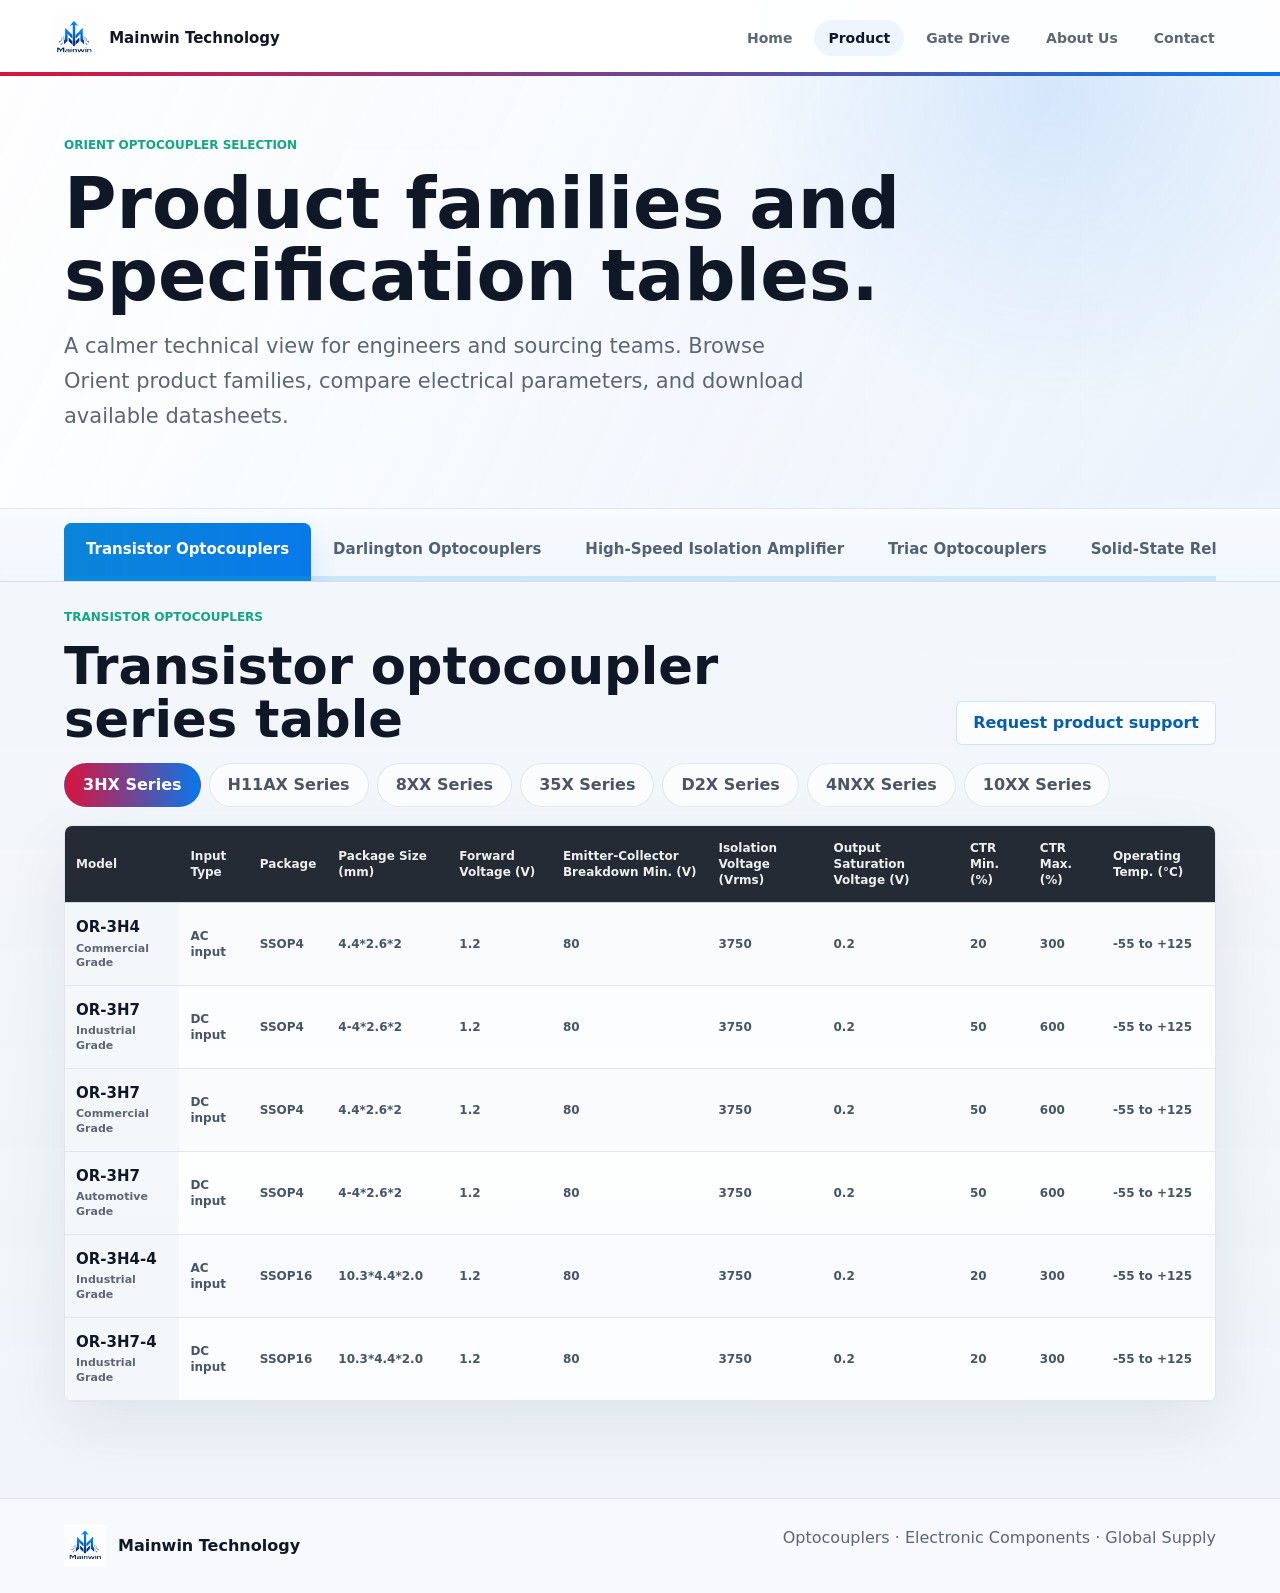
==== products.html @ 348b652d "Update product tables and datasheets" ====
<!doctype html>
<html lang="en">
  <head>
    <meta charset="UTF-8" />
    <meta name="viewport" content="width=device-width, initial-scale=1.0" />
    <title>Orient Optocoupler Product Table | Mainwin Technology</title>
    <meta
      name="description"
      content="Mainwin Technology product table for Orient optocoupler series, including transistor output optocouplers, Darlington optocouplers, triac optocouplers, SSR optocouplers, IGBT gate drivers, Schmitt triggers, IPM interface optocouplers, and photovoltaic output optocouplers."
    />
    <link rel="stylesheet" href="styles.css?v=20260627-product-menu-local" />
  </head>
  <body>
    <header class="site-header" aria-label="Main navigation">
      <a class="brand" href="index.html#home" aria-label="Mainwin Technology home">
        <img src="assets/mainwin-logo.png" alt="Mainwin logo" />
        <span>Mainwin Technology</span>
      </a>
      <button class="menu-toggle" type="button" aria-label="Open menu" aria-expanded="false">
        <span></span>
        <span></span>
      </button>
      <nav class="nav-links">
        <a href="index.html#home">Home</a>
        <a class="active" href="products.html">Product</a>
        <a href="gate-drive-optocouplers.html">Gate Drive</a>
        <a href="index.html#about">About Us</a>
        <a href="index.html#contact">Contact</a>
      </nav>
    </header>

    <main class="product-page">
      <section class="product-page-hero">
        <div>
          <p class="eyebrow">Orient optocoupler selection</p>
          <h1>Product families and specification tables.</h1>
          <p class="lead">
            A calmer technical view for engineers and sourcing teams. Browse Orient product
            families, compare electrical parameters, and download available datasheets.
          </p>
        </div>
      </section>

      <section class="product-family-switcher" aria-label="Orient optocoupler product lines">
        <div class="product-family-tabs">
          <button class="active" type="button" data-family-tab="transistor">Transistor Optocouplers</button>
          <button type="button" data-family-tab="darlington">Darlington Optocouplers</button>
          <button type="button" data-family-tab="high-speed">High-Speed Isolation Amplifier</button>
          <button type="button" data-family-tab="triac">Triac Optocouplers</button>
          <button type="button" data-family-tab="ssr">Solid-State Relay SSR</button>
          <button type="button" data-family-tab="igbt">IGBT Isolation Drivers</button>
          <button type="button" data-family-tab="schmitt">Schmitt Trigger Optocouplers</button>
          <button type="button" data-family-tab="ipm">IPM Gate Driver Interface</button>
          <button type="button" data-family-tab="photovoltaic">Photovoltaic Output</button>
        </div>
      </section>

      <section class="catalog-layout" id="transistor" data-family-section="transistor" aria-label="Product catalog">
        <div class="product-table-area">
          <div class="table-toolbar">
            <div>
              <p class="eyebrow">Transistor optocouplers</p>
              <h2>Transistor optocoupler series table</h2>
            </div>
            <a class="table-inquiry-link" href="index.html#contact">Request product support</a>
          </div>

          <div class="series-tabs" aria-label="Transistor optocoupler series">
            <button class="active" type="button" data-series-tab="3hx">3HX Series</button>
            <button type="button" data-series-tab="h11ax">H11AX Series</button>
            <button type="button" data-series-tab="8xx">8XX Series</button>
            <button type="button" data-series-tab="35x">35X Series</button>
            <button type="button" data-series-tab="d2x">D2X Series</button>
            <button type="button" data-series-tab="4nxx">4NXX Series</button>
            <button type="button" data-series-tab="10xx">10XX Series</button>
          </div>

          <div class="spec-table-card">
            <table class="spec-table">
              <thead>
                <tr>
                  <th>Model</th>
                  <th>Input Type</th>
                  <th>Package</th>
                  <th>Package Size (mm)</th>
                  <th>Forward Voltage (V)</th>
                  <th>Emitter-Collector Breakdown Min. (V)</th>
                  <th>Isolation Voltage (Vrms)</th>
                  <th>Output Saturation Voltage (V)</th>
                  <th>CTR Min. (%)</th>
                  <th>CTR Max. (%)</th>
                  <th>Operating Temp. (°C)</th>
                  <th>Download</th>
                </tr>
              </thead>
              <tbody data-series-table-body></tbody>
            </table>
          </div>
        </div>
      </section>

      <section class="catalog-layout" id="darlington" data-family-section="darlington" aria-label="Darlington optocoupler catalog" hidden>
        <div class="product-table-area">
          <div class="table-toolbar">
            <div>
              <p class="eyebrow">Darlington optocouplers</p>
              <h2>Darlington optocoupler series table</h2>
            </div>
            <a class="table-inquiry-link" href="index.html#contact">Request product support</a>
          </div>

          <div class="spec-table-card">
            <table class="spec-table">
              <thead>
                <tr>
                  <th>Model</th>
                  <th>Input Type</th>
                  <th>Package</th>
                  <th>Package Size (mm)</th>
                  <th>Forward Voltage (V)</th>
                  <th>Emitter-Collector Breakdown Min. (V)</th>
                  <th>Isolation Voltage (Vrms)</th>
                  <th>Output Saturation Voltage (V)</th>
                  <th>CTR Min. (%)</th>
                  <th>CTR Max. (%)</th>
                  <th>Operating Temp. (°C)</th>
                  <th>Download</th>
                </tr>
              </thead>
              <tbody data-darlington-table-body></tbody>
            </table>
          </div>
        </div>
      </section>

      <section class="catalog-layout" id="high-speed" data-family-section="high-speed" aria-label="High-speed isolation amplifier catalog" hidden>
        <div class="product-table-area">
          <div class="table-toolbar">
            <div>
              <p class="eyebrow">High-speed isolation amplifier optocouplers</p>
              <h2>High-speed isolation amplifier table</h2>
            </div>
            <a class="table-inquiry-link" href="index.html#contact">Request product support</a>
          </div>

          <div class="series-tabs" aria-label="High-speed isolation amplifier series">
            <button class="active" type="button" data-high-speed-tab="6n13x">6N13X Series</button>
            <button type="button" data-high-speed-tab="25xx26xx">25XX / 26XX Series</button>
            <button type="button" data-high-speed-tab="0xxx">0XXX Series</button>
            <button type="button" data-high-speed-tab="x0l-x01">X0L / X01 Series</button>
            <button type="button" data-high-speed-tab="or-h61l">OR-H61L</button>
          </div>

          <div class="spec-table-card">
            <table class="spec-table high-speed-table">
              <thead>
                <tr>
                  <th>Model</th>
                  <th>Package</th>
                  <th>Package Size (mm)</th>
                  <th>Supply Voltage (V)</th>
                  <th>tPHL / tPLH (ns)</th>
                  <th>Isolation Voltage (Vrms)</th>
                  <th>Common Mode Rejection (kV/us)</th>
                  <th>Collector Output Current (mA)</th>
                  <th>CTR Min. (%)</th>
                  <th>CTR Max. (%)</th>
                  <th>Operating Temp. (°C)</th>
                  <th>Download</th>
                </tr>
              </thead>
              <tbody data-high-speed-table-body></tbody>
            </table>
          </div>
        </div>
      </section>

      <section class="catalog-layout" id="triac" data-family-section="triac" aria-label="Triac optocoupler catalog" hidden>
        <div class="product-table-area">
          <div class="table-toolbar">
            <div>
              <p class="eyebrow">Triac optocouplers</p>
              <h2>Triac optocoupler series table</h2>
            </div>
            <a class="table-inquiry-link" href="index.html#contact">Request product support</a>
          </div>

          <div class="series-tabs" aria-label="Triac optocoupler series">
            <button class="active" type="button" data-triac-tab="moc30xx">MOC30XX Series</button>
            <button type="button" data-triac-tab="m30xx">M30XX Series</button>
            <button type="button" data-triac-tab="x233-x213">X233 / X213 Series</button>
            <button type="button" data-triac-tab="t30xx">T30XX Series</button>
          </div>

          <div class="spec-table-card">
            <table class="spec-table triac-table">
              <thead>
                <tr>
                  <th>Model</th>
                  <th>Package</th>
                  <th>Package Size (mm)</th>
                  <th>Peak On-State Voltage VTM (V)</th>
                  <th>VINH (V)</th>
                  <th>Repetitive Peak Off-State Voltage VDRM (V)</th>
                  <th>Isolation Voltage (Vrms)</th>
                  <th>Input Max Forward Voltage / ITSM</th>
                  <th>Trigger Current (mA)</th>
                  <th>IT(rms) / Storage Temp.</th>
                  <th>Operating Temp. (°C)</th>
                  <th>Download</th>
                </tr>
              </thead>
              <tbody data-triac-table-body></tbody>
            </table>
          </div>
        </div>
      </section>

      <section class="catalog-layout" id="ssr" data-family-section="ssr" aria-label="Solid-state relay SSR optocoupler catalog" hidden>
        <div class="product-table-area">
          <div class="table-toolbar">
            <div>
              <p class="eyebrow">Solid-state relay SSR optocouplers</p>
              <h2>SSR optocoupler series table</h2>
            </div>
            <a class="table-inquiry-link" href="index.html#contact">Request product support</a>
          </div>

          <div class="series-tabs" aria-label="Solid-state relay SSR optocoupler series">
            <button class="active" type="button" data-ssr-tab="4xx">4XX Series</button>
            <button type="button" data-ssr-tab="m4x0a">M4X0A Series</button>
            <button type="button" data-ssr-tab="6xxa">6XXA</button>
            <button type="button" data-ssr-tab="5211">5211</button>
            <button type="button" data-ssr-tab="601jx">601JX Series</button>
            <button type="button" data-ssr-tab="8xxa">8XXA</button>
            <button type="button" data-ssr-tab="aqv25x">AQV25X</button>
          </div>

          <div class="spec-table-card">
            <table class="spec-table ssr-table">
              <thead>
                <tr>
                  <th>Model</th>
                  <th>Package</th>
                  <th>Package Size (mm)</th>
                  <th>Isolation Voltage (Vrms)</th>
                  <th>Load Voltage</th>
                  <th>Load Current</th>
                  <th>Output Type</th>
                  <th>Storage Temp. (°C)</th>
                  <th>Ron Typ. (Ω)</th>
                  <th>IFON Max. (mA)</th>
                  <th>Operating Temp. (°C)</th>
                  <th>Download</th>
                </tr>
              </thead>
              <tbody data-ssr-table-body></tbody>
            </table>
          </div>
        </div>
      </section>

      <section class="catalog-layout" id="igbt" data-family-section="igbt" aria-label="IGBT isolation driver catalog" hidden>
        <div class="product-table-area">
          <div class="table-toolbar">
            <div>
              <p class="eyebrow">IGBT isolation drivers</p>
              <h2>IGBT isolation driver table</h2>
            </div>
            <a class="table-inquiry-link" href="index.html#contact">Request product support</a>
          </div>

          <div class="spec-table-card">
            <table class="spec-table igbt-table">
              <thead>
                <tr>
                  <th>Model</th>
                  <th>Package</th>
                  <th>Package Size (mm)</th>
                  <th>High Level Output Current (A)</th>
                  <th>Low Level Output Current (A)</th>
                  <th>Isolation Voltage VISO (Vrms)</th>
                  <th>CMR (kV/us)</th>
                  <th>IFT (mA)</th>
                  <th>tPHL</th>
                  <th>tPLH</th>
                  <th>Operating Temp. (°C)</th>
                  <th>Download</th>
                </tr>
              </thead>
              <tbody data-igbt-table-body></tbody>
            </table>
          </div>
        </div>
      </section>

      <section class="catalog-layout" id="schmitt" data-family-section="schmitt" aria-label="Schmitt trigger optocoupler catalog" hidden>
        <div class="product-table-area">
          <div class="table-toolbar">
            <div>
              <p class="eyebrow">Schmitt trigger optocouplers</p>
              <h2>Schmitt trigger optocoupler table</h2>
            </div>
            <a class="table-inquiry-link" href="index.html#contact">Request product support</a>
          </div>

          <div class="spec-table-card">
            <table class="spec-table schmitt-table">
              <thead>
                <tr>
                  <th>Model</th>
                  <th>Package</th>
                  <th>Package Size (mm)</th>
                  <th>Operating Voltage (V)</th>
                  <th>Isolation Voltage (Vrms)</th>
                  <th>Trigger Current (mA)</th>
                  <th>Collector Output Current (mA)</th>
                  <th>Max Input Current (mA)</th>
                  <th>Rise Time (us)</th>
                  <th>Fall Time (us)</th>
                  <th>Operating Temp. (°C)</th>
                  <th>Download</th>
                </tr>
              </thead>
              <tbody data-schmitt-table-body></tbody>
            </table>
          </div>
        </div>
      </section>

      <section class="catalog-layout" id="ipm" data-family-section="ipm" aria-label="IPM gate driver interface optocoupler catalog" hidden>
        <div class="product-table-area">
          <div class="table-toolbar">
            <div>
              <p class="eyebrow">IPM gate driver interface optocouplers</p>
              <h2>IPM gate driver interface table</h2>
            </div>
            <a class="table-inquiry-link" href="index.html#contact">Request product support</a>
          </div>

          <div class="spec-table-card">
            <table class="spec-table ipm-table">
              <thead>
                <tr>
                  <th>Model</th>
                  <th>Package</th>
                  <th>Package Size (mm)</th>
                  <th>Isolation Voltage (Vrms)</th>
                  <th>IOSL (mA)</th>
                  <th>IOSH (mA)</th>
                  <th>CMR (kV/us)</th>
                  <th>IFLH (mA)</th>
                  <th>tPHL</th>
                  <th>tPLH</th>
                  <th>Operating Temp. (°C)</th>
                  <th>Download</th>
                </tr>
              </thead>
              <tbody data-ipm-table-body></tbody>
            </table>
          </div>
        </div>
      </section>

      <section class="catalog-layout" id="photovoltaic" data-family-section="photovoltaic" aria-label="Photovoltaic output optocoupler catalog" hidden>
        <div class="product-table-area">
          <div class="table-toolbar">
            <div>
              <p class="eyebrow">Photovoltaic output optocouplers</p>
              <h2>Photovoltaic output optocoupler table</h2>
            </div>
            <a class="table-inquiry-link" href="index.html#contact">Request product support</a>
          </div>

          <div class="spec-table-card">
            <table class="spec-table photovoltaic-table">
              <thead>
                <tr>
                  <th>Model</th>
                  <th>Package</th>
                  <th>Package Size (mm)</th>
                  <th>Isolation Voltage (Vrms)</th>
                  <th>IFON Typ. (mA)</th>
                  <th>IFOFF Typ. (mA)</th>
                  <th>VOC Open Circuit Voltage (V)</th>
                  <th>ISC Short Circuit Current (uA)</th>
                  <th>Ton (ms)</th>
                  <th>Toff (ms)</th>
                  <th>Operating Temp. (°C)</th>
                  <th>Download</th>
                </tr>
              </thead>
              <tbody data-photovoltaic-table-body></tbody>
            </table>
          </div>
        </div>
      </section>
    </main>

    <footer>
      <span class="footer-brand">
        <img src="assets/mainwin-logo.png" alt="Mainwin logo" />
        Mainwin Technology
      </span>
      <span>Optocouplers · Electronic Components · Global Supply</span>
    </footer>

    <script src="script.js"></script>
  </body>
</html>
---- styles.css ----
:root {
  --ink: #101827;
  --muted: #5d6675;
  --line: #dfe5ec;
  --surface: #ffffff;
  --soft: #f5f8fb;
  --blue: #0877ea;
  --deep-blue: #07306f;
  --green: #12a682;
  --silver: #b8c4d1;
}

* {
  box-sizing: border-box;
}

html {
  scroll-behavior: smooth;
}

body {
  margin: 0;
  color: var(--ink);
  background: #fbfcfe;
  font-family:
    Inter, ui-sans-serif, system-ui, -apple-system, BlinkMacSystemFont, "Segoe UI", Arial,
    sans-serif;
  letter-spacing: 0;
}

body::before {
  position: fixed;
  inset: 0;
  z-index: -1;
  content: "";
  background:
    linear-gradient(115deg, rgba(8, 119, 234, 0.09), transparent 34%),
    linear-gradient(245deg, rgba(18, 166, 130, 0.07), transparent 31%),
    repeating-linear-gradient(90deg, rgba(16, 24, 39, 0.035) 0 1px, transparent 1px 104px);
}

a {
  color: inherit;
  text-decoration: none;
}

.site-header {
  position: fixed;
  top: 0;
  right: 0;
  left: 0;
  z-index: 20;
  display: flex;
  align-items: center;
  justify-content: space-between;
  min-height: 76px;
  padding: 14px clamp(20px, 4vw, 56px);
  border-bottom: 1px solid rgba(223, 229, 236, 0.82);
  background: rgba(255, 255, 255, 0.88);
  backdrop-filter: blur(18px);
}

.brand {
  display: flex;
  align-items: center;
  gap: 12px;
  font-weight: 800;
}

.brand img {
  width: 46px;
  height: 46px;
  object-fit: contain;
}

.brand span {
  font-size: 15px;
}

.nav-links {
  display: flex;
  align-items: center;
  gap: 8px;
}

.nav-links a {
  padding: 10px 14px;
  border-radius: 999px;
  color: var(--muted);
  font-size: 14px;
  font-weight: 700;
  transition: color 180ms ease, background 180ms ease;
}

.nav-links a:hover,
.nav-links a.active {
  color: var(--ink);
  background: #eef5fd;
}

.product-menu-overlay {
  position: fixed;
  inset: 0;
  z-index: 35;
  display: grid;
  grid-template-columns: minmax(320px, 420px) 1fr;
  pointer-events: none;
  opacity: 0;
  transition: opacity 180ms ease;
}

.product-menu-overlay.open {
  pointer-events: auto;
  opacity: 1;
}

.product-menu-open {
  overflow: hidden;
}

.product-menu-scrim {
  position: absolute;
  inset: 0;
  border: 0;
  background: rgba(8, 15, 31, 0.46);
  cursor: default;
}

.product-menu-panel {
  position: relative;
  display: flex;
  flex-direction: column;
  width: min(440px, 86vw);
  min-height: 100vh;
  max-height: 100vh;
  overflow-y: auto;
  padding: 86px 24px 28px;
  color: #fff;
  background:
    linear-gradient(180deg, rgba(17, 23, 44, 0.99), rgba(18, 35, 74, 0.98)),
    repeating-linear-gradient(90deg, rgba(255, 255, 255, 0.045) 0 1px, transparent 1px 108px);
  box-shadow: 28px 0 80px rgba(16, 24, 39, 0.34);
  transform: translateX(-102%);
  transition: transform 220ms ease;
}

.product-menu-overlay.open .product-menu-panel {
  transform: translateX(0);
}

.product-menu-close {
  position: absolute;
  top: 26px;
  left: 24px;
  width: 42px;
  height: 42px;
  border: 0;
  border-radius: 999px;
  background: rgba(255, 255, 255, 0.1);
}

.product-menu-close span {
  position: absolute;
  top: 20px;
  left: 11px;
  width: 20px;
  height: 3px;
  border-radius: 999px;
  background: #fff;
}

.product-menu-close span:first-child {
  transform: rotate(45deg);
}

.product-menu-close span:last-child {
  transform: rotate(-45deg);
}

.product-menu-head {
  padding: 0 8px 26px;
  border-bottom: 1px solid rgba(255, 255, 255, 0.12);
}

.product-menu-head strong {
  display: block;
  margin-bottom: 10px;
  font-size: clamp(44px, 6vw, 58px);
  line-height: 0.95;
}

.product-menu-head span {
  color: rgba(255, 255, 255, 0.68);
  font-size: 13px;
  font-weight: 900;
  text-transform: uppercase;
}

.product-menu-panel nav {
  display: grid;
  gap: 8px;
  padding: 18px 0 28px;
}

.product-menu-panel nav a {
  position: relative;
  display: flex;
  align-items: center;
  min-height: 58px;
  padding: 12px 46px 12px 18px;
  border-radius: 8px;
  color: rgba(255, 255, 255, 0.84);
  font-size: 18px;
  font-weight: 850;
  line-height: 1.2;
  transition: background 180ms ease, color 180ms ease, transform 180ms ease;
}

.product-menu-panel nav a::after {
  position: absolute;
  right: 18px;
  color: rgba(255, 255, 255, 0.48);
  content: "›";
  font-size: 32px;
  line-height: 1;
}

.product-menu-panel nav a:hover {
  color: #fff;
  background: rgba(255, 255, 255, 0.11);
  transform: translateX(3px);
}

.menu-toggle {
  display: none;
  width: 42px;
  height: 42px;
  border: 1px solid var(--line);
  border-radius: 999px;
  background: var(--surface);
}

.menu-toggle span {
  display: block;
  width: 18px;
  height: 2px;
  margin: 5px auto;
  background: var(--ink);
}

.section {
  scroll-margin-top: 78px;
  padding: 108px clamp(20px, 5vw, 76px);
}

.hero {
  position: relative;
  display: grid;
  grid-template-columns: minmax(0, 0.95fr) minmax(320px, 1.05fr);
  gap: clamp(28px, 5vw, 72px);
  align-items: center;
  min-height: 100vh;
  padding-top: 118px;
  overflow: hidden;
}

.hero::after {
  position: absolute;
  right: 5vw;
  bottom: 36px;
  width: min(620px, 80vw);
  height: 1px;
  content: "";
  background: linear-gradient(90deg, transparent, rgba(8, 119, 234, 0.45), transparent);
}

.eyebrow {
  margin: 0 0 16px;
  color: var(--green);
  font-size: 12px;
  font-weight: 800;
  text-transform: uppercase;
}

h1,
h2,
h3,
p {
  margin-top: 0;
}

h1 {
  max-width: 760px;
  margin-bottom: 22px;
  font-size: clamp(52px, 9vw, 108px);
  line-height: 0.95;
  letter-spacing: 0;
}

h2 {
  max-width: 840px;
  margin-bottom: 18px;
  font-size: clamp(34px, 5vw, 64px);
  line-height: 1.02;
  letter-spacing: 0;
}

.lead {
  max-width: 650px;
  color: var(--muted);
  font-size: clamp(18px, 2vw, 22px);
  line-height: 1.65;
}

.hero-actions {
  display: flex;
  flex-wrap: wrap;
  gap: 14px;
  margin-top: 36px;
}

.primary-link,
.secondary-link {
  display: inline-flex;
  align-items: center;
  justify-content: center;
  min-height: 48px;
  padding: 0 22px;
  border-radius: 6px;
  font-weight: 800;
}

.primary-link {
  color: #fff;
  background: var(--blue);
  box-shadow: 0 18px 34px rgba(8, 119, 234, 0.24);
}

.secondary-link {
  border: 1px solid var(--line);
  background: rgba(255, 255, 255, 0.8);
}

.hero-logo-wrap {
  position: relative;
  display: grid;
  place-items: center;
  min-height: 560px;
}

.hero-logo-wrap::before {
  position: absolute;
  width: min(520px, 82vw);
  height: min(520px, 82vw);
  border: 1px solid rgba(8, 119, 234, 0.17);
  content: "";
  transform: rotate(45deg);
}

.hero-logo {
  position: relative;
  width: min(560px, 86vw);
  filter: drop-shadow(0 28px 44px rgba(7, 48, 111, 0.18));
}

.hero-metrics {
  grid-column: 1 / -1;
  display: grid;
  grid-template-columns: repeat(3, 1fr);
  border-top: 1px solid var(--line);
  border-bottom: 1px solid var(--line);
  background: rgba(255, 255, 255, 0.55);
}

.hero-metrics div {
  min-height: 112px;
  padding: 26px clamp(18px, 3vw, 34px);
  border-right: 1px solid var(--line);
}

.hero-metrics div:last-child {
  border-right: 0;
}

.hero-metrics strong {
  display: block;
  margin-bottom: 8px;
  color: var(--deep-blue);
  font-size: clamp(24px, 3vw, 38px);
}

.hero-metrics span,
.product-card span,
.capability-row p,
.section-heading p,
.about-panel p,
.contact-copy p,
footer {
  color: var(--muted);
  line-height: 1.65;
}

.section-heading {
  display: grid;
  grid-template-columns: minmax(0, 1fr) minmax(300px, 540px);
  gap: 34px clamp(32px, 6vw, 76px);
  align-items: end;
  margin-bottom: 42px;
}

.section-heading p:last-child,
.product-heading-copy p:last-child {
  margin-bottom: 10px;
  font-size: 17px;
}

.product-heading-media {
  position: relative;
  min-height: 330px;
  border: 1px solid rgba(8, 119, 234, 0.16);
  border-radius: 8px;
  overflow: hidden;
  background: #0b1730;
  box-shadow: 0 24px 58px rgba(16, 24, 39, 0.12);
}

.product-heading-media::after {
  position: absolute;
  inset: 0;
  content: "";
  background:
    linear-gradient(90deg, rgba(17, 23, 44, 0.12), transparent 44%),
    linear-gradient(135deg, rgba(217, 20, 60, 0.14), rgba(8, 119, 234, 0.12));
  pointer-events: none;
}

.product-heading-media img {
  display: block;
  width: 100%;
  height: 100%;
  min-height: 330px;
  object-fit: cover;
  object-position: center;
}

.product-heading-copy {
  max-width: 720px;
}

.orient-partner {
  position: relative;
  display: grid;
  grid-template-columns: minmax(360px, 0.95fr) minmax(420px, 1.05fr);
  gap: 30px 46px;
  align-items: start;
  margin: 0 0 34px;
  padding: 34px clamp(24px, 4vw, 46px);
  border: 1px solid rgba(8, 119, 234, 0.16);
  border-radius: 8px;
  overflow: hidden;
  background:
    linear-gradient(135deg, rgba(17, 23, 44, 0.98), rgba(7, 48, 111, 0.94)),
    radial-gradient(circle at 92% 18%, rgba(18, 166, 130, 0.26), transparent 30%);
  box-shadow: 0 24px 64px rgba(16, 24, 39, 0.12);
}

.orient-partner::before {
  position: absolute;
  inset: 0;
  content: "";
  background:
    repeating-linear-gradient(90deg, rgba(255, 255, 255, 0.04) 0 1px, transparent 1px 96px),
    linear-gradient(90deg, rgba(217, 20, 60, 0.26), transparent 34%);
  pointer-events: none;
}

.partner-kicker,
.orient-partner p,
.partner-points,
.partner-branding,
.partner-copy,
.customer-panel {
  position: relative;
  z-index: 1;
}

.partner-kicker {
  grid-column: 1 / -1;
  width: max-content;
  padding: 8px 11px;
  border-radius: 999px;
  color: #bdf4e8;
  background: rgba(255, 255, 255, 0.08);
  font-size: 12px;
  font-weight: 900;
  text-transform: uppercase;
}

.brand-lockup {
  display: grid;
  grid-template-columns: minmax(150px, max-content) 72px minmax(150px, max-content);
  gap: 16px;
  align-items: center;
  margin-top: 26px;
}

.brand-link {
  display: grid;
  place-items: center;
  width: 72px;
  height: 58px;
  color: rgba(255, 255, 255, 0.96);
  font-size: 52px;
  font-weight: 900;
  line-height: 0.9;
  text-shadow:
    0 0 18px rgba(8, 119, 234, 0.45),
    0 12px 28px rgba(0, 0, 0, 0.24);
}

.orient-mark,
.mainwin-mark {
  display: grid;
  grid-template-columns: 54px minmax(0, 1fr);
  gap: 12px;
  align-items: center;
  min-width: 0;
  color: #fff;
  font-size: clamp(26px, 3vw, 42px);
  font-weight: 900;
  line-height: 1;
}

.orient-mark img,
.mainwin-mark img {
  width: 54px;
  height: 54px;
  padding: 5px;
  border-radius: 8px;
  object-fit: contain;
  object-position: center;
  background: rgba(255, 255, 255, 0.95);
  box-sizing: border-box;
}

.orient-mark strong,
.mainwin-mark strong {
  min-width: 0;
}

.partner-role {
  width: max-content;
  max-width: 100%;
  margin-top: 24px;
  padding: 10px 14px;
  border: 1px solid rgba(255, 255, 255, 0.2);
  border-radius: 999px;
  color: #fff;
  background: rgba(255, 255, 255, 0.1);
  font-size: 14px;
  font-weight: 900;
}

.orient-partner p {
  margin: 0;
  color: rgba(255, 255, 255, 0.76);
  font-size: 16px;
  line-height: 1.7;
}

.partner-points {
  display: grid;
  grid-template-columns: repeat(3, minmax(0, 1fr));
  gap: 12px;
  margin-top: 26px;
  border-top: 1px solid rgba(255, 255, 255, 0.14);
}

.partner-points span {
  padding: 18px 18px 0 0;
  color: #fff;
  font-size: 15px;
  font-weight: 800;
}

.partner-copy p {
  margin-top: 62px;
}

.customer-panel {
  grid-column: 1 / -1;
  padding-top: 22px;
  border-top: 1px solid rgba(255, 255, 255, 0.14);
}

.customer-panel p {
  margin: 0 0 14px;
  color: rgba(255, 255, 255, 0.66);
  font-size: 12px;
  font-weight: 900;
  letter-spacing: 0;
  text-transform: uppercase;
}

.customer-logos {
  display: grid;
  grid-template-columns: repeat(5, minmax(120px, 1fr));
  gap: 12px;
}

.customer-logos img {
  display: block;
  width: 100%;
  height: 78px;
  padding: 10px 16px;
  border: 1px solid rgba(255, 255, 255, 0.16);
  border-radius: 6px;
  background: rgba(255, 255, 255, 0.94);
  box-shadow: 0 12px 24px rgba(0, 0, 0, 0.08);
  box-sizing: border-box;
  object-fit: contain;
  object-position: center;
}

.customer-logos img[src*="transparent"] {
  padding: 12px 18px;
}

.product-grid {
  display: grid;
  grid-template-columns: repeat(3, minmax(0, 1fr));
  gap: 18px;
}

.product-card {
  position: relative;
  min-height: 260px;
  padding: 24px;
  border: 1px solid var(--line);
  border-radius: 8px;
  overflow: hidden;
  background: rgba(255, 255, 255, 0.86);
  box-shadow: 0 16px 48px rgba(16, 24, 39, 0.06);
}

.product-card::after {
  position: absolute;
  right: -42px;
  bottom: -42px;
  width: 154px;
  height: 154px;
  border: 1px solid rgba(8, 119, 234, 0.18);
  content: "";
  transform: rotate(45deg);
}

.chip {
  position: relative;
  width: 132px;
  height: 86px;
  margin-bottom: 30px;
  border: 1px solid #9aaabe;
  border-radius: 8px;
  background:
    linear-gradient(90deg, transparent 0 12px, #c7d0dc 12px 15px, transparent 15px 29px) -6px 12px / 30px 18px repeat-x,
    linear-gradient(90deg, #202936, #46576d);
  box-shadow: inset 0 0 0 10px rgba(255, 255, 255, 0.05);
}

.chip::before,
.chip::after {
  position: absolute;
  top: 18px;
  bottom: 18px;
  width: 16px;
  content: "";
  background: repeating-linear-gradient(#b8c4d1 0 4px, transparent 4px 12px);
}

.chip::before {
  left: -18px;
}

.chip::after {
  right: -18px;
}

.chip span {
  position: absolute;
  inset: 0;
  display: grid;
  place-items: center;
  color: #f8fbff;
  font-size: 24px;
  font-weight: 800;
  line-height: 1;
}

.product-card p {
  margin-bottom: 9px;
  color: var(--green);
  font-size: 12px;
  font-weight: 800;
  text-transform: uppercase;
}

.product-card h3 {
  margin-bottom: 10px;
  font-size: 27px;
}

.replacement-list {
  position: relative;
  z-index: 1;
  margin-top: 18px;
  padding-top: 16px;
  border-top: 1px solid rgba(15, 23, 42, 0.09);
}

.replacement-list strong {
  display: block;
  margin-bottom: 10px;
  color: var(--ink);
  font-size: 13px;
  font-weight: 900;
  letter-spacing: 0;
}

.replacement-list ul {
  display: flex;
  flex-wrap: wrap;
  gap: 7px;
  margin: 0;
  padding: 0;
  list-style: none;
}

.replacement-list li {
  padding: 5px 8px;
  border: 1px solid rgba(8, 119, 234, 0.16);
  border-radius: 999px;
  color: #334155;
  background: rgba(255, 255, 255, 0.74);
  font-size: 11px;
  font-weight: 800;
  line-height: 1.15;
}

.datasheet-list {
  position: relative;
  z-index: 1;
  margin-top: 16px;
}

.datasheet-list strong {
  display: block;
  margin-bottom: 9px;
  color: var(--ink);
  font-size: 13px;
  font-weight: 900;
  letter-spacing: 0;
}

.datasheet-list div {
  display: flex;
  flex-wrap: wrap;
  gap: 8px;
}

.datasheet-list a {
  display: inline-flex;
  align-items: center;
  min-height: 30px;
  padding: 6px 10px;
  border: 1px solid rgba(16, 185, 129, 0.26);
  border-radius: 999px;
  color: #0f766e;
  background: rgba(236, 253, 245, 0.72);
  font-size: 11px;
  font-weight: 900;
  line-height: 1.15;
  text-decoration: none;
}

.datasheet-list a:hover {
  border-color: rgba(16, 185, 129, 0.46);
  color: #075e54;
  background: rgba(209, 250, 229, 0.94);
}

.subpage-hero {
  position: relative;
  min-height: 610px;
  padding: 138px clamp(20px, 5vw, 76px) 82px;
  color: var(--ink);
  background:
    linear-gradient(115deg, rgba(255, 255, 255, 0.98) 0%, rgba(246, 249, 252, 0.94) 62%, rgba(232, 241, 255, 0.9) 100%),
    repeating-linear-gradient(90deg, rgba(16, 24, 39, 0.035) 0 1px, transparent 1px 116px);
  overflow: hidden;
}

.subpage-hero::before {
  position: absolute;
  inset: 0;
  content: "";
  background:
    linear-gradient(90deg, rgba(217, 20, 60, 0.08), transparent 28%),
    radial-gradient(circle at 90% 22%, rgba(8, 119, 234, 0.14), transparent 24%);
  pointer-events: none;
}

.subpage-hero::after {
  position: absolute;
  right: 0;
  bottom: 0;
  left: 0;
  height: 8px;
  content: "";
  background: linear-gradient(90deg, var(--red), var(--blue), #10a6c8);
}

.subpage-hero-copy {
  position: relative;
  z-index: 1;
  max-width: 980px;
}

.subpage-hero h1 {
  max-width: 880px;
  margin-bottom: 22px;
  color: var(--ink);
  font-size: clamp(44px, 5.6vw, 72px);
  line-height: 1.02;
}

.subpage-hero .lead {
  max-width: 840px;
  color: var(--muted);
}

.subpage-hero .secondary-link {
  border-color: rgba(16, 24, 39, 0.16);
  color: var(--ink);
  background: rgba(255, 255, 255, 0.74);
}

.subpage-proof {
  display: grid;
  grid-template-columns: repeat(3, minmax(0, 1fr));
  gap: 12px;
  max-width: 900px;
  margin-top: 42px;
}

.subpage-proof div {
  min-height: 112px;
  padding: 22px;
  border: 1px solid rgba(223, 229, 236, 0.96);
  border-radius: 8px;
  background: rgba(255, 255, 255, 0.78);
  box-shadow: 0 18px 46px rgba(16, 24, 39, 0.06);
}

.subpage-proof strong {
  display: block;
  margin-bottom: 8px;
  color: var(--ink);
  font-size: clamp(24px, 3vw, 34px);
  line-height: 1;
}

.subpage-proof span {
  color: var(--muted);
  font-size: 13px;
  font-weight: 800;
  text-transform: uppercase;
}

.article-heading {
  max-width: 980px;
  margin-bottom: 34px;
}

.article-heading.compact {
  max-width: 800px;
}

.article-heading h2 {
  margin-bottom: 20px;
}

.article-heading > p:not(.eyebrow) {
  max-width: 900px;
  color: var(--muted);
  font-size: 18px;
  line-height: 1.78;
}

.gate-diagram-grid {
  display: grid;
  grid-template-columns: minmax(0, 0.86fr) minmax(0, 1.14fr);
  gap: 18px;
}

.gate-diagram-grid figure,
.matrix-card,
.package-notes article,
.application-list article {
  margin: 0;
  border: 1px solid var(--line);
  border-radius: 8px;
  background: rgba(255, 255, 255, 0.86);
  box-shadow: 0 18px 52px rgba(16, 24, 39, 0.06);
}

.gate-diagram-grid figure {
  display: grid;
  align-content: center;
  min-height: 260px;
  padding: 24px;
}

.gate-diagram-grid img {
  display: block;
  max-width: 100%;
  max-height: 260px;
  margin: 0 auto;
  object-fit: contain;
}

.gate-diagram-grid figcaption {
  margin-top: 18px;
  color: var(--muted);
  font-size: 12px;
  font-weight: 900;
  text-align: center;
  text-transform: uppercase;
}

.feature-band,
.matrix-section {
  background:
    linear-gradient(180deg, rgba(255, 255, 255, 0.95), rgba(246, 249, 252, 0.88)),
    repeating-linear-gradient(90deg, rgba(16, 24, 39, 0.035) 0 1px, transparent 1px 112px);
}

.feature-grid {
  display: grid;
  grid-template-columns: repeat(5, minmax(0, 1fr));
  gap: 14px;
}

.feature-grid article {
  min-height: 250px;
  padding: 22px;
  border: 1px solid rgba(223, 229, 236, 0.9);
  border-radius: 8px;
  background:
    radial-gradient(circle at 86% 12%, rgba(8, 119, 234, 0.12), transparent 32%),
    rgba(255, 255, 255, 0.9);
  box-shadow: 0 18px 48px rgba(16, 24, 39, 0.06);
}

.feature-grid span {
  display: inline-grid;
  place-items: center;
  width: 38px;
  height: 38px;
  margin-bottom: 48px;
  border-radius: 999px;
  color: #fff;
  background: linear-gradient(135deg, var(--red), var(--blue));
  font-size: 12px;
  font-weight: 900;
}

.feature-grid h3,
.package-notes h3,
.application-list h3 {
  margin-bottom: 10px;
  font-size: 19px;
}

.feature-grid p,
.package-notes p,
.application-list p,
.gate-cta p {
  color: var(--muted);
  line-height: 1.68;
}

.matrix-card {
  overflow-x: auto;
  padding: 8px;
}

.gate-matrix {
  width: 100%;
  min-width: 860px;
  border-collapse: collapse;
}

.gate-matrix th,
.gate-matrix td {
  padding: 18px 16px;
  border-bottom: 1px solid rgba(223, 229, 236, 0.96);
  color: #334155;
  font-size: 14px;
  font-weight: 800;
  text-align: left;
  vertical-align: middle;
}

.gate-matrix thead th {
  color: #fff;
  background: #142247;
  font-size: 12px;
  letter-spacing: 0.02em;
  text-transform: uppercase;
}

.gate-matrix tbody th {
  width: 128px;
  color: var(--ink);
  background: rgba(238, 245, 253, 0.72);
  font-size: 17px;
}

.gate-matrix td:empty::before {
  color: #b8c4d1;
  content: "-";
  font-weight: 700;
}

.package-notes {
  display: grid;
  grid-template-columns: repeat(3, minmax(0, 1fr));
  gap: 16px;
  margin-top: 18px;
}

.package-notes article,
.application-list article {
  padding: 22px;
}

.application-list {
  display: grid;
  grid-template-columns: repeat(2, minmax(0, 1fr));
  gap: 14px;
}

.application-list-wide {
  grid-template-columns: repeat(4, minmax(0, 1fr));
}

.application-list article {
  min-height: 260px;
}

.application-list span {
  display: inline-grid;
  place-items: center;
  width: 38px;
  height: 38px;
  margin-bottom: 46px;
  border-radius: 999px;
  color: #fff;
  background: linear-gradient(135deg, var(--red), var(--blue));
  font-size: 12px;
  font-weight: 900;
}

.gate-cta {
  display: flex;
  align-items: center;
  justify-content: space-between;
  gap: 30px;
  color: #fff;
  background:
    linear-gradient(90deg, rgba(17, 23, 44, 0.96), rgba(7, 48, 111, 0.88)),
    url("assets/hero-electronics.png") center / cover;
}

.gate-cta h2 {
  max-width: 760px;
  margin-bottom: 14px;
  color: #fff;
}

.gate-cta p:not(.eyebrow) {
  max-width: 760px;
  color: rgba(255, 255, 255, 0.78);
  font-size: 17px;
}

.product-page {
  background:
    linear-gradient(180deg, rgba(245, 248, 252, 0.98), rgba(238, 244, 250, 0.92)),
    radial-gradient(circle at 86% 18%, rgba(8, 119, 234, 0.12), transparent 26%);
}

.product-page-hero {
  display: block;
  padding: 138px clamp(20px, 5vw, 76px) 54px;
  border-bottom: 1px solid rgba(223, 229, 236, 0.9);
  background:
    radial-gradient(circle at 82% 18%, rgba(8, 119, 234, 0.12), transparent 28%),
    linear-gradient(115deg, rgba(255, 255, 255, 0.96), rgba(234, 242, 252, 0.84)),
    repeating-linear-gradient(90deg, rgba(16, 24, 39, 0.032) 0 1px, transparent 1px 108px);
}

.product-page-hero h1 {
  max-width: 840px;
  margin-bottom: 18px;
  color: var(--ink);
  font-size: clamp(42px, 5.6vw, 72px);
  line-height: 1;
}

.product-page-hero .lead {
  max-width: 760px;
  font-size: clamp(17px, 1.7vw, 21px);
}

.product-page-summary {
  display: grid;
  gap: 12px;
}

.product-page-summary div {
  padding: 20px;
  border: 1px solid rgba(223, 229, 236, 0.92);
  border-radius: 8px;
  background: rgba(255, 255, 255, 0.76);
  box-shadow: 0 18px 42px rgba(16, 24, 39, 0.05);
}

.product-page-summary strong {
  display: block;
  margin-bottom: 8px;
  color: var(--ink);
  font-size: 28px;
  line-height: 1;
}

.product-page-summary span {
  color: var(--muted);
  font-size: 12px;
  font-weight: 900;
  text-transform: uppercase;
}

.catalog-layout {
  scroll-margin-top: 96px;
  display: block;
  padding: 28px clamp(20px, 5vw, 76px) 96px;
}

.catalog-layout[hidden] {
  display: none;
}

.product-family-switcher {
  position: sticky;
  top: 76px;
  z-index: 8;
  padding: 0 clamp(20px, 5vw, 76px);
  border-bottom: 1px solid rgba(203, 213, 225, 0.8);
  background:
    linear-gradient(180deg, rgba(248, 251, 255, 0.96), rgba(239, 246, 253, 0.92)),
    repeating-linear-gradient(90deg, rgba(16, 24, 39, 0.028) 0 1px, transparent 1px 104px);
  backdrop-filter: blur(18px);
}

.product-family-tabs {
  display: flex;
  gap: 0;
  overflow-x: auto;
  padding: 14px 0 0;
  scrollbar-width: thin;
}

.product-family-tabs button {
  position: relative;
  flex: 0 0 auto;
  min-height: 58px;
  padding: 0 22px;
  border: 0;
  border-bottom: 5px solid rgba(8, 137, 220, 0.16);
  border-radius: 8px 8px 0 0;
  color: #536173;
  background: transparent;
  font: inherit;
  font-size: 15px;
  font-weight: 900;
  line-height: 1.18;
  white-space: nowrap;
}

.product-family-tabs button:hover {
  color: var(--ink);
  background: rgba(255, 255, 255, 0.64);
}

.product-family-tabs button.active {
  color: #fff;
  border-color: #0889dc;
  background:
    linear-gradient(90deg, rgba(10, 133, 216, 0.96), rgba(8, 119, 234, 0.9)),
    #0889dc;
  box-shadow: 0 12px 26px rgba(8, 119, 234, 0.16);
}

.product-family-panel {
  position: sticky;
  top: 102px;
  align-self: start;
  overflow: hidden;
  border-radius: 8px;
  color: #fff;
  background:
    linear-gradient(180deg, rgba(17, 23, 44, 0.98), rgba(20, 34, 71, 0.98)),
    #11172c;
  box-shadow: 0 24px 60px rgba(16, 24, 39, 0.16);
}

.family-panel-head {
  padding: 24px 24px 18px;
  border-bottom: 1px solid rgba(255, 255, 255, 0.12);
}

.family-panel-head span {
  display: block;
  margin-bottom: 6px;
  font-size: 28px;
  font-weight: 900;
}

.family-panel-head small {
  color: rgba(255, 255, 255, 0.62);
  font-size: 12px;
  font-weight: 800;
  text-transform: uppercase;
}

.product-family-panel nav {
  display: grid;
  padding: 10px;
}

.product-family-panel a {
  display: flex;
  align-items: center;
  justify-content: space-between;
  min-height: 54px;
  padding: 0 14px;
  border-radius: 6px;
  color: rgba(255, 255, 255, 0.82);
  font-size: 15px;
  font-weight: 800;
  line-height: 1.25;
}

.product-family-panel a::after {
  color: rgba(255, 255, 255, 0.46);
  content: "›";
  font-size: 22px;
  line-height: 1;
}

.product-family-panel a:hover,
.product-family-panel a.active {
  color: #fff;
  background: rgba(255, 255, 255, 0.1);
}

.product-table-area {
  min-width: 0;
  width: 100%;
}

.table-toolbar {
  display: flex;
  align-items: end;
  justify-content: space-between;
  gap: 18px;
  margin-bottom: 18px;
}

.table-toolbar h2 {
  margin: 0;
  font-size: clamp(32px, 4vw, 52px);
}

.table-inquiry-link {
  display: inline-flex;
  align-items: center;
  justify-content: center;
  min-height: 44px;
  padding: 0 16px;
  border: 1px solid rgba(8, 119, 234, 0.18);
  border-radius: 6px;
  color: #075eaa;
  background: rgba(255, 255, 255, 0.68);
  font-weight: 900;
  white-space: nowrap;
}

.series-tabs {
  display: flex;
  gap: 8px;
  margin-bottom: 14px;
  overflow-x: auto;
  padding-bottom: 4px;
}

.series-tabs button {
  min-height: 44px;
  padding: 0 18px;
  border: 1px solid rgba(223, 229, 236, 0.9);
  border-radius: 999px;
  color: #4b5563;
  background: rgba(255, 255, 255, 0.68);
  font: inherit;
  font-weight: 850;
  white-space: nowrap;
}

.series-tabs button.active {
  border-color: rgba(8, 119, 234, 0.22);
  color: #fff;
  background: linear-gradient(90deg, var(--red), var(--blue));
}

.spec-table-card {
  overflow-x: auto;
  border: 1px solid rgba(223, 229, 236, 0.96);
  border-radius: 8px;
  background: rgba(255, 255, 255, 0.82);
  box-shadow: 0 22px 62px rgba(16, 24, 39, 0.08);
}

.spec-table {
  width: 100%;
  min-width: 1240px;
  border-collapse: collapse;
}

.triac-table {
  min-width: 1380px;
}

.ssr-table {
  min-width: 1340px;
}

.spec-table th,
.spec-table td {
  padding: 14px 11px;
  border-bottom: 1px solid rgba(223, 229, 236, 0.92);
  color: #475569;
  font-size: 12px;
  font-weight: 750;
  line-height: 1.35;
  text-align: left;
  vertical-align: middle;
}

.spec-table thead th {
  color: rgba(255, 255, 255, 0.92);
  background: #252b35;
  font-size: 12px;
  font-weight: 850;
}

.spec-table tbody tr:nth-child(odd) {
  background: rgba(248, 250, 252, 0.72);
}

.spec-table td:first-child {
  background: rgba(241, 245, 249, 0.72);
}

.spec-table th:first-child,
.spec-table td:first-child {
  min-width: 104px;
}

.spec-table td strong {
  display: block;
  color: var(--ink);
  font-size: 14px;
}

.spec-table td small {
  display: block;
  margin-top: 3px;
  color: #64748b;
  font-size: 11px;
  font-weight: 800;
}

.spec-table td a,
.spec-table td button {
  display: inline-flex;
  align-items: center;
  justify-content: center;
  min-height: 30px;
  padding: 0 10px;
  border: 1px solid rgba(8, 119, 234, 0.18);
  border-radius: 999px;
  color: #075eaa;
  background: #eef6ff;
  font: inherit;
  font-size: 11px;
  font-weight: 900;
}

.spec-table td button:disabled {
  border-color: rgba(203, 213, 225, 0.72);
  color: #94a3b8;
  background: rgba(241, 245, 249, 0.76);
}

.spec-table tbody tr:hover {
  background: rgba(238, 245, 253, 0.9);
}

.spec-table td:first-child {
  color: var(--ink);
  background: rgba(241, 245, 249, 0.72);
}

.spec-table td strong {
  display: block;
  margin-bottom: 4px;
  font-size: 15px;
}

.spec-table td small {
  display: block;
  color: var(--muted);
  font-size: 11px;
  font-weight: 850;
}

.spec-table a,
.spec-table button {
  display: inline-flex;
  align-items: center;
  justify-content: center;
  min-height: 32px;
  padding: 0 10px;
  border: 1px solid rgba(8, 119, 234, 0.18);
  border-radius: 6px;
  color: #075eaa;
  background: rgba(238, 245, 253, 0.82);
  font: inherit;
  font-size: 12px;
  font-weight: 900;
}

.spec-table button:disabled {
  cursor: not-allowed;
  opacity: 0.56;
}

.catalog-placeholder {
  min-height: 430px;
}

.placeholder-card {
  max-width: 880px;
  padding: clamp(28px, 5vw, 54px);
  border: 1px solid rgba(203, 213, 225, 0.88);
  border-radius: 8px;
  background:
    radial-gradient(circle at 88% 18%, rgba(8, 119, 234, 0.1), transparent 30%),
    linear-gradient(135deg, rgba(255, 255, 255, 0.94), rgba(239, 246, 253, 0.82));
  box-shadow: 0 22px 62px rgba(16, 24, 39, 0.08);
}

.placeholder-card h2 {
  max-width: 760px;
  margin: 0 0 14px;
  color: var(--ink);
  font-size: clamp(32px, 4vw, 52px);
  line-height: 1.05;
}

.placeholder-card p:not(.eyebrow) {
  max-width: 660px;
  color: var(--muted);
  font-size: 18px;
  line-height: 1.65;
}

.about {
  background: linear-gradient(180deg, rgba(255, 255, 255, 0.62), rgba(245, 248, 251, 0.84));
}

.about-panel {
  display: grid;
  grid-template-columns: minmax(0, 0.9fr) minmax(280px, 1.1fr);
  gap: 38px;
  padding-bottom: 42px;
  border-bottom: 1px solid var(--line);
}

.about-panel p {
  margin-bottom: 0;
  font-size: 18px;
}

.capability-row {
  display: grid;
  grid-template-columns: repeat(3, 1fr);
  gap: 28px;
  padding-top: 38px;
}

.capability-row span {
  display: inline-block;
  margin-bottom: 20px;
  color: var(--blue);
  font-weight: 800;
}

.capability-row h3 {
  margin-bottom: 10px;
  font-size: 22px;
}

.contact {
  display: grid;
  grid-template-columns: minmax(0, 1fr) minmax(300px, 460px);
  gap: 40px;
  align-items: center;
}

.contact-copy p {
  max-width: 640px;
  font-size: 18px;
}

.reply-note {
  position: relative;
  display: inline-flex;
  margin-top: 14px;
  padding: 12px 16px 12px 18px;
  border-left: 4px solid var(--green);
  border-radius: 6px;
  color: var(--ink);
  background: rgba(255, 255, 255, 0.78);
  font-weight: 800;
}

.contact-form {
  display: grid;
  gap: 16px;
  padding: 32px;
  border: 1px solid var(--line);
  border-radius: 8px;
  background: var(--surface);
  box-shadow: 0 22px 58px rgba(16, 24, 39, 0.08);
}

.contact-form label {
  display: grid;
  gap: 8px;
}

.contact-form label span {
  color: var(--ink);
  font-size: 13px;
  font-weight: 800;
}

.contact-form input,
.contact-form textarea {
  width: 100%;
  border: 1px solid #cfd8e3;
  border-radius: 6px;
  padding: 13px 14px;
  color: var(--ink);
  background: #f8fafc;
  font: inherit;
  line-height: 1.4;
  outline: none;
  transition: border-color 160ms ease, box-shadow 160ms ease, background 160ms ease;
}

.contact-form textarea {
  resize: vertical;
  min-height: 132px;
}

.contact-form input:focus,
.contact-form textarea:focus {
  border-color: var(--blue);
  background: #fff;
  box-shadow: 0 0 0 4px rgba(8, 119, 234, 0.12);
}

.contact-form button {
  min-height: 52px;
  border: 0;
  border-radius: 6px;
  color: #fff;
  background: linear-gradient(90deg, var(--red), var(--blue));
  font: inherit;
  font-weight: 800;
  cursor: pointer;
  box-shadow: 0 16px 32px rgba(8, 119, 234, 0.2);
}

.contact-form button:disabled {
  cursor: progress;
  opacity: 0.72;
}

.form-helper {
  margin: -2px 0 0;
  color: var(--muted);
  font-size: 13px;
  line-height: 1.5;
}

.form-helper.is-pending {
  color: #2563eb;
}

.form-helper.is-success {
  color: #047857;
  font-weight: 800;
}

.form-helper.is-error {
  color: #b91c1c;
  font-weight: 800;
}

.alibaba-link {
  display: grid;
  grid-template-columns: 190px minmax(0, 1fr);
  gap: 16px;
  align-items: center;
  width: min(620px, 100%);
  margin-top: 18px;
  padding: 14px 16px;
  border: 1px solid rgba(255, 106, 0, 0.2);
  border-radius: 8px;
  color: var(--ink);
  background: rgba(255, 255, 255, 0.86);
  box-shadow: 0 18px 44px rgba(16, 24, 39, 0.08);
}

.alibaba-link img {
  width: 190px;
  height: 50px;
  object-fit: contain;
}

.alibaba-link span {
  min-width: 0;
  color: #334155;
  font-size: 15px;
  font-weight: 800;
  line-height: 1.35;
  overflow-wrap: anywhere;
}

.social-contact {
  width: min(620px, 100%);
  margin-top: 14px;
}

.social-contact p {
  margin: 0 0 10px;
  color: #64748b;
  font-size: 12px;
  font-weight: 900;
  letter-spacing: 0;
  text-transform: uppercase;
}

.social-links {
  display: grid;
  grid-template-columns: repeat(2, minmax(0, 1fr));
  gap: 12px;
}

.social-links a {
  display: flex;
  align-items: center;
  gap: 12px;
  min-height: 74px;
  padding: 14px 16px;
  border: 1px solid rgba(15, 23, 42, 0.08);
  border-radius: 8px;
  color: var(--ink);
  background: rgba(255, 255, 255, 0.9);
  box-shadow: 0 16px 36px rgba(16, 24, 39, 0.07);
}

.social-links img {
  flex: 0 0 auto;
  width: 38px;
  height: 38px;
}

.social-links span {
  display: grid;
  gap: 2px;
  min-width: 0;
}

.social-links strong {
  font-size: 16px;
  line-height: 1.1;
}

.social-links small {
  color: var(--muted);
  font-size: 12px;
  font-weight: 700;
}

footer {
  display: flex;
  justify-content: space-between;
  gap: 20px;
  padding: 26px clamp(20px, 5vw, 76px);
  border-top: 1px solid var(--line);
}

.footer-brand {
  display: inline-flex;
  align-items: center;
  gap: 12px;
  color: var(--ink);
  font-weight: 800;
}

.footer-brand img {
  width: 42px;
  height: 42px;
  object-fit: contain;
}

@media (max-width: 880px) {
  .menu-toggle {
    display: block;
  }

  .nav-links {
    position: absolute;
    top: 72px;
    right: 20px;
    left: 20px;
    display: none;
    flex-direction: column;
    align-items: stretch;
    padding: 10px;
    border: 1px solid var(--line);
    border-radius: 8px;
    background: #fff;
    box-shadow: 0 24px 46px rgba(16, 24, 39, 0.14);
  }

  .nav-links.open {
    display: flex;
  }

  .nav-links a {
    border-radius: 6px;
  }

  .product-menu-overlay {
    grid-template-columns: 1fr;
  }

  .product-menu-panel {
    width: min(420px, 92vw);
    padding: 78px 18px 24px;
  }

  .product-menu-panel nav a {
    min-height: 54px;
    font-size: 16px;
  }

  .hero,
  .section-heading,
  .about-panel,
  .contact,
  .product-page-hero,
  .catalog-layout,
  .gate-diagram-grid {
    grid-template-columns: 1fr;
  }

  .feature-grid,
  .package-notes,
  .application-list {
    grid-template-columns: 1fr;
  }

  .subpage-hero {
    min-height: auto;
    padding-top: 118px;
  }

  .subpage-proof {
    grid-template-columns: 1fr;
  }

  .catalog-layout {
    padding-top: 22px;
  }

  .product-family-panel {
    position: static;
  }

  .product-family-panel nav {
    grid-template-columns: repeat(2, minmax(0, 1fr));
  }

  .table-toolbar {
    align-items: start;
    flex-direction: column;
  }

  .product-heading-media,
  .product-heading-media img {
    min-height: 260px;
  }

  .hero {
    min-height: auto;
  }

  .hero-logo-wrap {
    min-height: 360px;
  }

  .hero-logo {
    width: min(420px, 92vw);
  }

  .hero-metrics,
  .product-grid,
  .capability-row,
  .orient-partner,
  .partner-points,
  .customer-logos {
    grid-template-columns: 1fr;
  }

  .brand-lockup {
    grid-template-columns: 1fr;
    justify-items: start;
  }

  .brand-link {
    width: 38px;
    height: 38px;
    font-size: 26px;
  }

  .partner-copy p {
    margin-top: 0;
  }

  .hero-metrics div {
    border-right: 0;
    border-bottom: 1px solid var(--line);
  }

  .hero-metrics div:last-child {
    border-bottom: 0;
  }

  footer {
    flex-direction: column;
  }
}

@media (max-width: 560px) {
  .site-header {
    min-height: 68px;
  }

  .brand span {
    max-width: 132px;
    line-height: 1.1;
  }

  .section {
    padding: 86px 18px;
  }

  .hero {
    padding-top: 100px;
  }

  h1 {
    font-size: 48px;
  }

  h2 {
    font-size: 34px;
  }

  .product-card {
    min-height: 238px;
  }

  .product-page-hero {
    padding-top: 108px;
  }

  .product-page-hero h1 {
    font-size: 40px;
  }

  .product-family-panel nav {
    grid-template-columns: 1fr;
  }

  .subpage-hero h1 {
    font-size: 42px;
  }

  .feature-grid article {
    min-height: auto;
  }

  .feature-grid span,
  .application-list span {
    margin-bottom: 32px;
  }
}

/* Design refresh: premium semiconductor-style banner and stronger section contrast. */
:root {
  --navy: #11172c;
  --red: #d9143c;
}

body {
  background: #f7f9fc;
}

body::before {
  background:
    radial-gradient(circle at 12% 18%, rgba(8, 119, 234, 0.12), transparent 28%),
    radial-gradient(circle at 88% 56%, rgba(217, 20, 60, 0.08), transparent 26%),
    linear-gradient(180deg, #ffffff 0, #f4f7fb 48%, #ffffff 100%);
}

.site-header {
  border-bottom: 1px solid rgba(223, 229, 236, 0.68);
  background: rgba(255, 255, 255, 0.92);
}

.site-header::after {
  position: absolute;
  right: 0;
  bottom: -1px;
  left: 0;
  height: 4px;
  content: "";
  background: linear-gradient(90deg, var(--red), var(--blue));
}

.hero {
  position: relative;
  display: grid;
  grid-template-columns: minmax(0, 0.86fr) minmax(420px, 1.14fr);
  gap: clamp(28px, 4vw, 62px);
  align-items: center;
  min-height: 760px;
  padding: 138px clamp(20px, 5vw, 76px) 72px;
  color: #fff;
  background:
    linear-gradient(90deg, rgba(17, 23, 44, 0.98) 0%, rgba(17, 23, 44, 0.9) 38%, rgba(17, 23, 44, 0.52) 69%, rgba(17, 23, 44, 0.82) 100%),
    url("assets/hero-electronics.png") center / cover;
}

.hero::before {
  position: absolute;
  inset: 0;
  content: "";
  background:
    repeating-linear-gradient(90deg, rgba(255, 255, 255, 0.035) 0 1px, transparent 1px 118px),
    linear-gradient(180deg, transparent 0 72%, rgba(6, 11, 25, 0.36) 100%);
  pointer-events: none;
}

.hero::after {
  right: 0;
  bottom: 0;
  left: 0;
  width: auto;
  height: 9px;
  background: linear-gradient(90deg, var(--red), var(--blue), #10a6c8);
}

.hero-copy,
.hero-visual {
  position: relative;
  z-index: 1;
}

.hero h1 {
  color: #fff;
  font-size: clamp(54px, 7.4vw, 104px);
}

.hero .lead {
  color: rgba(255, 255, 255, 0.82);
}

.primary-link {
  background: linear-gradient(90deg, var(--red), var(--blue));
  box-shadow: 0 18px 34px rgba(8, 119, 234, 0.28);
}

.secondary-link {
  border: 1px solid rgba(255, 255, 255, 0.26);
  color: #fff;
  background: rgba(255, 255, 255, 0.1);
}

.hero-visual {
  min-height: 430px;
}

.hero-frame {
  position: absolute;
  inset: 36px -70px 10px 30px;
  border: 20px solid transparent;
  border-image: linear-gradient(90deg, var(--red), var(--blue), #0aa6c8) 1;
  box-shadow: 0 34px 80px rgba(0, 0, 0, 0.36);
}

.hero-frame img {
  display: block;
  width: 100%;
  height: 100%;
  object-fit: cover;
  filter: saturate(1.12) contrast(1.05);
}

.hero-logo-card {
  position: absolute;
  top: -18px;
  left: -10px;
  display: grid;
  place-items: center;
  width: min(300px, 52vw);
  aspect-ratio: 1;
  border: 1px solid rgba(255, 255, 255, 0.24);
  border-radius: 8px;
  background: rgba(255, 255, 255, 0.92);
  box-shadow: 0 26px 70px rgba(0, 0, 0, 0.28);
  backdrop-filter: blur(12px);
}

.hero-logo {
  width: 86%;
  filter: drop-shadow(0 22px 34px rgba(7, 48, 111, 0.22));
}

.announcement {
  display: flex;
  align-items: center;
  justify-content: center;
  gap: 26px;
  padding: 20px clamp(20px, 5vw, 76px);
  background: #f0f2f6;
}

.announcement p {
  margin: 0;
  color: #303748;
  font-size: clamp(16px, 2vw, 20px);
  font-weight: 600;
}

.announcement a {
  display: inline-flex;
  align-items: center;
  min-height: 48px;
  padding: 0 22px;
  border-radius: 4px;
  color: #fff;
  background: #066a94;
  font-weight: 800;
  white-space: nowrap;
}

.metrics-strip {
  padding-top: 54px;
  padding-bottom: 30px;
}

.hero-metrics {
  background: rgba(255, 255, 255, 0.76);
  box-shadow: 0 18px 54px rgba(16, 24, 39, 0.06);
}

.product {
  background:
    linear-gradient(180deg, rgba(255, 255, 255, 0.94), rgba(246, 249, 252, 0.84)),
    repeating-linear-gradient(90deg, rgba(16, 24, 39, 0.04) 0 1px, transparent 1px 112px);
}

.product-card {
  background:
    radial-gradient(circle at 84% 6%, rgba(8, 119, 234, 0.14), transparent 28%),
    linear-gradient(180deg, rgba(255, 255, 255, 0.96), rgba(247, 250, 253, 0.96));
}

.product-card::after {
  border-color: rgba(8, 119, 234, 0.22);
}

.about {
  color: #fff;
  background:
    linear-gradient(90deg, rgba(17, 23, 44, 0.97), rgba(17, 23, 44, 0.9)),
    url("assets/hero-electronics.png") center / cover;
}

.about .eyebrow,
.about .capability-row span {
  color: #55d1bf;
}

.about-panel {
  border-bottom-color: rgba(255, 255, 255, 0.18);
}

.about-panel p,
.about .capability-row p {
  color: rgba(255, 255, 255, 0.72);
}

.contact {
  background:
    linear-gradient(180deg, rgba(255, 255, 255, 0.84), rgba(245, 248, 251, 0.94)),
    repeating-linear-gradient(90deg, rgba(16, 24, 39, 0.05) 0 1px, transparent 1px 96px);
}

@media (max-width: 880px) {
  .hero {
    grid-template-columns: 1fr;
    min-height: auto;
    padding-top: 112px;
  }

  .hero-visual {
    min-height: 360px;
  }

  .hero-frame {
    inset: 70px -32px 0 22px;
    border-width: 14px;
  }

  .hero-logo-card {
    width: min(230px, 58vw);
  }

  .announcement {
    align-items: stretch;
    flex-direction: column;
    gap: 14px;
  }

  .announcement a {
    justify-content: center;
  }

  .partner-points span {
    padding-top: 14px;
  }

  .customer-logos img {
    min-height: 64px;
  }
}

@media (max-width: 560px) {
  .hero {
    padding: 100px 18px 68px;
  }

  .hero-frame {
    inset: 86px -44px 0 12px;
  }
}

.contact-copy h2 {
  max-width: 660px;
  font-size: clamp(34px, 4.1vw, 58px);
  line-height: 1.08;
}

.reply-note {
  position: relative;
  display: grid;
  gap: 12px;
  width: min(620px, 100%);
  margin-top: 36px;
  padding: 28px 30px 30px 34px;
  border: 1px solid rgba(255, 255, 255, 0.18);
  border-radius: 8px;
  overflow: hidden;
  color: #fff;
  background:
    linear-gradient(135deg, rgba(17, 23, 44, 0.98), rgba(7, 48, 111, 0.92)),
    radial-gradient(circle at 86% 20%, rgba(18, 166, 130, 0.3), transparent 28%);
  box-shadow: 0 26px 64px rgba(16, 24, 39, 0.18);
}

.reply-note::before {
  position: absolute;
  inset: 0;
  padding: 1px;
  border-radius: inherit;
  content: "";
  background: linear-gradient(90deg, var(--green), var(--blue), var(--red));
  mask: linear-gradient(#000 0 0) content-box, linear-gradient(#000 0 0);
  mask-composite: exclude;
  pointer-events: none;
}

.reply-note::after {
  display: none;
}

.reply-note span {
  position: relative;
  z-index: 1;
  width: max-content;
  padding: 7px 10px;
  border-radius: 999px;
  color: #bdf4e8;
  background: rgba(255, 255, 255, 0.08);
  font-size: 12px;
  font-weight: 900;
  text-transform: uppercase;
}

.reply-note strong {
  position: relative;
  z-index: 1;
  max-width: 560px;
  font-size: clamp(26px, 2.9vw, 38px);
  line-height: 1.18;
}

@media (max-width: 560px) {
  .contact-copy h2 {
    font-size: 34px;
  }

  .reply-note {
    padding: 24px 20px 24px 22px;
  }

  .alibaba-link {
    grid-template-columns: 1fr;
    gap: 10px;
  }

  .social-links {
    grid-template-columns: 1fr;
  }

  .reply-note strong {
    padding-right: 0;
    font-size: 24px;
  }
}
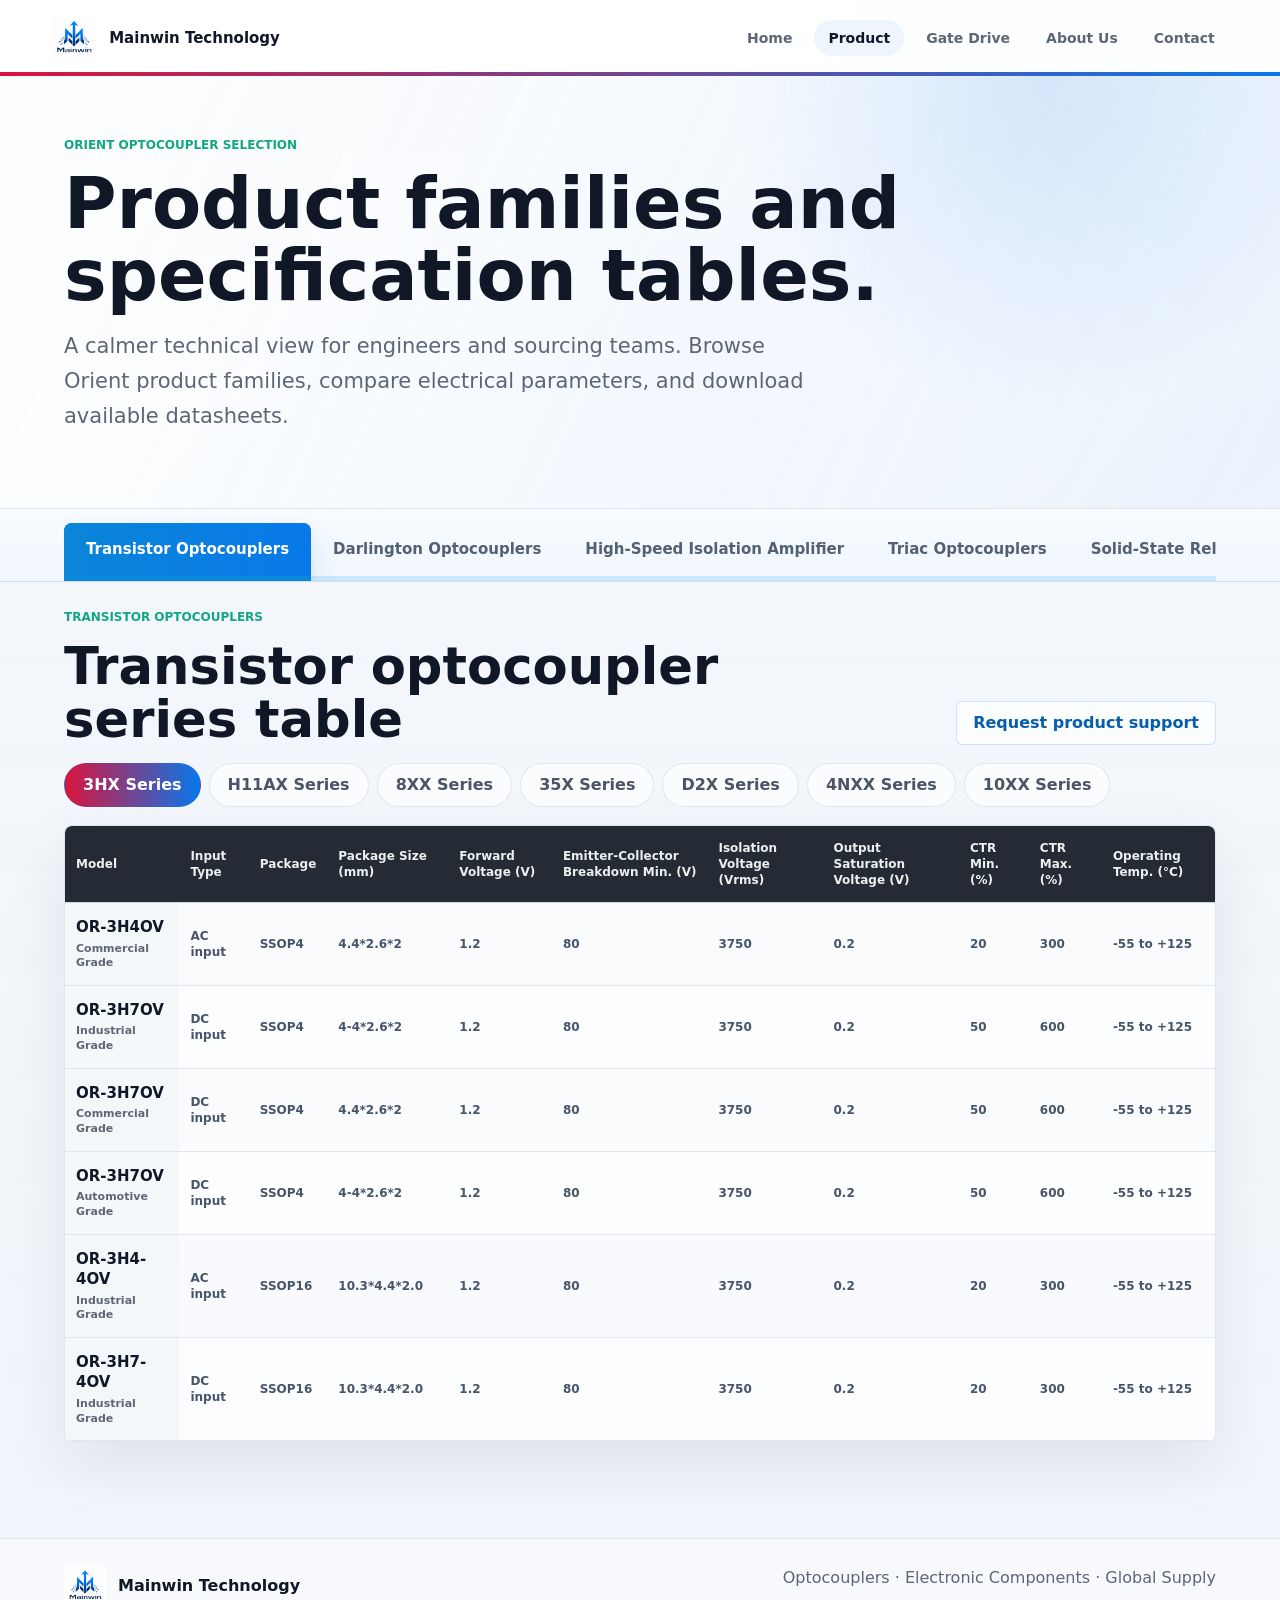
==== commit 3fdec19d: "Bust product script cache" ====
--- a/products.html
+++ b/products.html
@@ -405,6 +405,6 @@
       <span>Optocouplers · Electronic Components · Global Supply</span>
     </footer>
 
-    <script src="script.js"></script>
+    <script src="script.js?v=20260702-triac-datasheets"></script>
   </body>
 </html>
